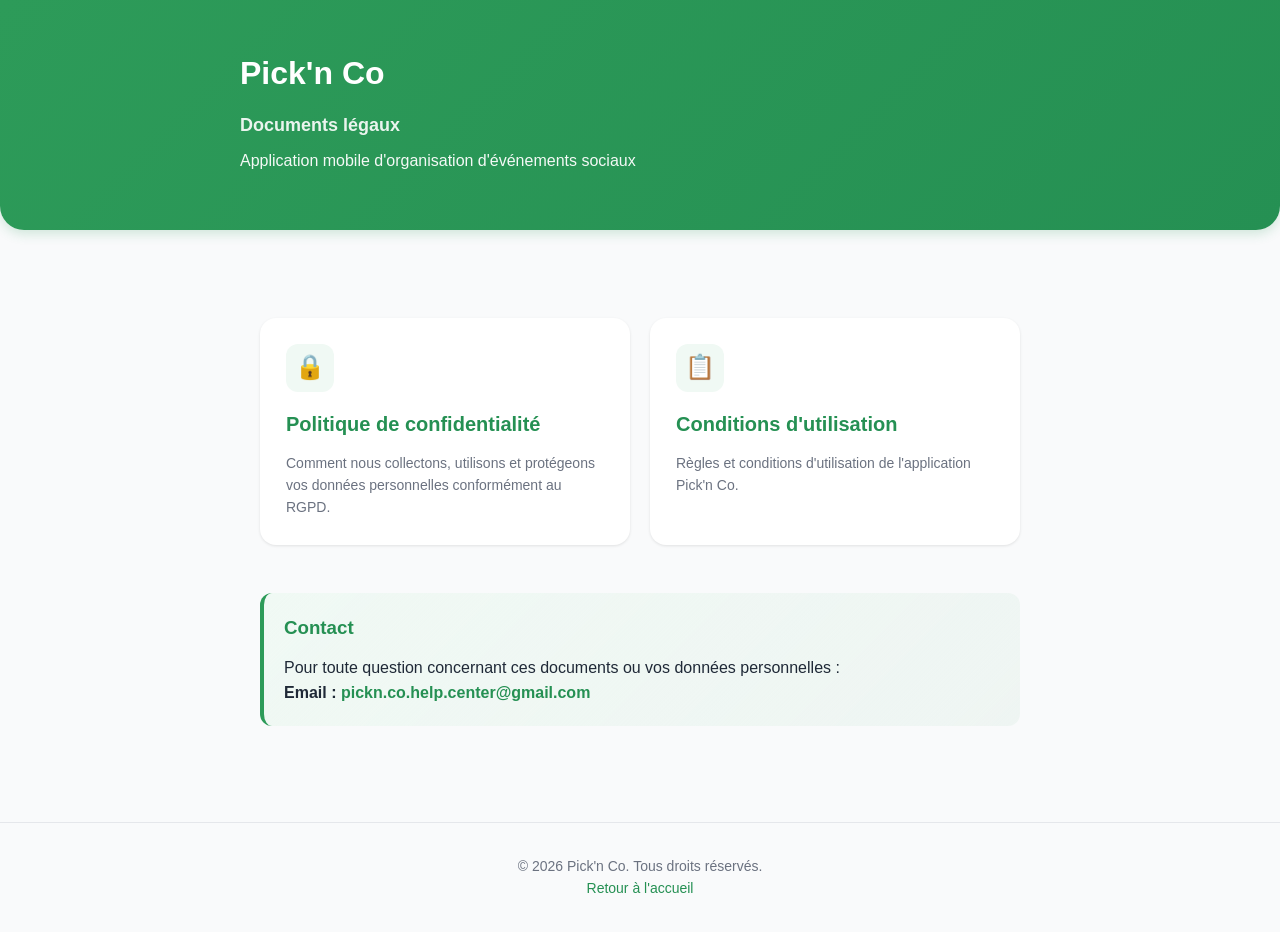
==== legal.html @ 33c6f527 "feat: ajouter documents légaux (politique de confidentialité et CGU)" ====
<!DOCTYPE html>
<html lang="fr">
<head>
    <meta charset="UTF-8">
    <meta name="viewport" content="width=device-width, initial-scale=1.0">
    <meta name="description" content="Documents légaux de Pick'n Co - Politique de confidentialité et Conditions d'utilisation">
    <title>Pick'n Co - Documents légaux</title>
    <link rel="stylesheet" href="styles.css">
</head>
<body>
    <div class="header">
        <div class="header-content">
            <h1>Pick'n Co</h1>
            <p class="app-name">Documents légaux</p>
            <p>Application mobile d'organisation d'événements sociaux</p>
        </div>
    </div>

    <div class="container">
        <div class="card-grid">
            <a href="privacy-policy.html" class="card">
                <div class="icon">🔒</div>
                <h2>Politique de confidentialité</h2>
                <p>Comment nous collectons, utilisons et protégeons vos données personnelles conformément au RGPD.</p>
            </a>

            <a href="terms-conditions.html" class="card">
                <div class="icon">📋</div>
                <h2>Conditions d'utilisation</h2>
                <p>Règles et conditions d'utilisation de l'application Pick'n Co.</p>
            </a>
        </div>

        <div class="contact-box" style="margin-top: 48px;">
            <h3>Contact</h3>
            <p>Pour toute question concernant ces documents ou vos données personnelles :</p>
            <p><strong>Email :</strong> <a href="mailto:pickn.co.help.center@gmail.com">pickn.co.help.center@gmail.com</a></p>
        </div>
    </div>

    <div class="footer">
        <p>&copy; 2026 Pick'n Co. Tous droits réservés.</p>
        <p><a href="index.html">Retour à l'accueil</a></p>
    </div>
</body>
</html>
---- styles.css ----
/* ===================================
   Pick'n Co - Styles pour documents légaux
   Version web pour GitHub Pages
   =================================== */

:root {
  --primary-500: #2D9B59;
  --primary-600: #259053;
  --primary-50: #F0F9F4;
  --neutral-50: #F9FAFB;
  --neutral-100: #F3F4F6;
  --neutral-200: #E5E7EB;
  --neutral-700: #374151;
  --neutral-800: #1F2937;
  --white: #FFFFFF;
  --text-primary: #1F2937;
  --text-secondary: #6B7280;
}

* {
  margin: 0;
  padding: 0;
  box-sizing: border-box;
}

body {
  font-family: -apple-system, BlinkMacSystemFont, 'Segoe UI', 'Roboto', 'Oxygen', 'Ubuntu', 'Cantarell', sans-serif;
  line-height: 1.6;
  color: var(--text-primary);
  background-color: var(--neutral-50);
  -webkit-font-smoothing: antialiased;
  -moz-osx-font-smoothing: grayscale;
}

.container {
  max-width: 800px;
  margin: 0 auto;
  padding: 24px 20px;
}

/* Header */
.header {
  background: linear-gradient(135deg, var(--primary-500) 0%, var(--primary-600) 100%);
  color: var(--white);
  padding: 48px 20px;
  margin-bottom: 32px;
  border-radius: 0 0 24px 24px;
  box-shadow: 0 4px 12px rgba(45, 155, 89, 0.2);
}

.header-content {
  max-width: 800px;
  margin: 0 auto;
}

.header h1 {
  font-size: 32px;
  font-weight: 700;
  margin-bottom: 12px;
}

.header p {
  font-size: 16px;
  opacity: 0.95;
  margin-bottom: 8px;
}

.header .app-name {
  font-size: 18px;
  font-weight: 600;
  opacity: 0.9;
}

/* Sections */
.section {
  background: var(--white);
  border-radius: 16px;
  padding: 24px;
  margin-bottom: 20px;
  box-shadow: 0 1px 3px rgba(0, 0, 0, 0.1);
}

.section h2 {
  font-size: 24px;
  font-weight: 700;
  color: var(--text-primary);
  margin-bottom: 12px;
  padding-bottom: 8px;
  border-bottom: 2px solid var(--primary-500);
  display: inline-block;
}

.section h3 {
  font-size: 18px;
  font-weight: 600;
  color: var(--text-primary);
  margin-top: 20px;
  margin-bottom: 8px;
}

.section p,
.section ul {
  font-size: 15px;
  line-height: 1.8;
  color: var(--text-secondary);
  margin-bottom: 16px;
}

.section ul {
  padding-left: 24px;
}

.section li {
  margin-bottom: 8px;
}

.section strong {
  color: var(--text-primary);
  font-weight: 600;
}

.highlight {
  background-color: var(--primary-50);
  color: var(--primary-600);
  padding: 2px 8px;
  border-radius: 4px;
  font-weight: 600;
  font-size: 14px;
}

/* Contact box */
.contact-box {
  background: linear-gradient(135deg, var(--primary-50) 0%, rgba(45, 155, 89, 0.05) 100%);
  border-left: 4px solid var(--primary-500);
  padding: 20px;
  border-radius: 12px;
  margin: 24px 0;
}

.contact-box h3 {
  color: var(--primary-600);
  margin-top: 0;
  margin-bottom: 12px;
}

.contact-box a {
  color: var(--primary-600);
  text-decoration: none;
  font-weight: 600;
  word-break: break-all;
}

.contact-box a:hover {
  text-decoration: underline;
}

/* Footer */
.footer {
  text-align: center;
  padding: 32px 20px;
  color: var(--text-secondary);
  font-size: 14px;
  border-top: 1px solid var(--neutral-200);
  margin-top: 48px;
}

.footer a {
  color: var(--primary-600);
  text-decoration: none;
  font-weight: 500;
}

.footer a:hover {
  text-decoration: underline;
}

/* Back button */
.back-button {
  display: inline-flex;
  align-items: center;
  gap: 8px;
  background: var(--white);
  color: var(--primary-600);
  text-decoration: none;
  padding: 12px 20px;
  border-radius: 12px;
  font-weight: 600;
  margin-bottom: 24px;
  transition: all 0.2s;
  box-shadow: 0 1px 3px rgba(0, 0, 0, 0.1);
}

.back-button:hover {
  background: var(--primary-50);
  transform: translateY(-1px);
  box-shadow: 0 4px 8px rgba(0, 0, 0, 0.15);
}

/* Responsive */
@media (max-width: 768px) {
  .header h1 {
    font-size: 26px;
  }
  
  .header p {
    font-size: 14px;
  }
  
  .section {
    padding: 20px;
  }
  
  .section h2 {
    font-size: 20px;
  }
  
  .section h3 {
    font-size: 16px;
  }
  
  .section p,
  .section ul {
    font-size: 14px;
  }
}

/* Index page specific */
.card-grid {
  display: grid;
  grid-template-columns: repeat(auto-fit, minmax(300px, 1fr));
  gap: 20px;
  margin-top: 32px;
}

.card {
  background: var(--white);
  border-radius: 16px;
  padding: 24px;
  text-decoration: none;
  color: inherit;
  transition: all 0.3s;
  box-shadow: 0 1px 3px rgba(0, 0, 0, 0.1);
  border: 2px solid transparent;
}

.card:hover {
  transform: translateY(-4px);
  box-shadow: 0 8px 20px rgba(45, 155, 89, 0.15);
  border-color: var(--primary-500);
}

.card h2 {
  font-size: 20px;
  font-weight: 700;
  color: var(--primary-600);
  margin-bottom: 12px;
  border: none;
  padding: 0;
}

.card p {
  font-size: 14px;
  color: var(--text-secondary);
  margin: 0;
}

.icon {
  width: 48px;
  height: 48px;
  background: var(--primary-50);
  border-radius: 12px;
  display: flex;
  align-items: center;
  justify-content: center;
  margin-bottom: 16px;
  font-size: 24px;
}
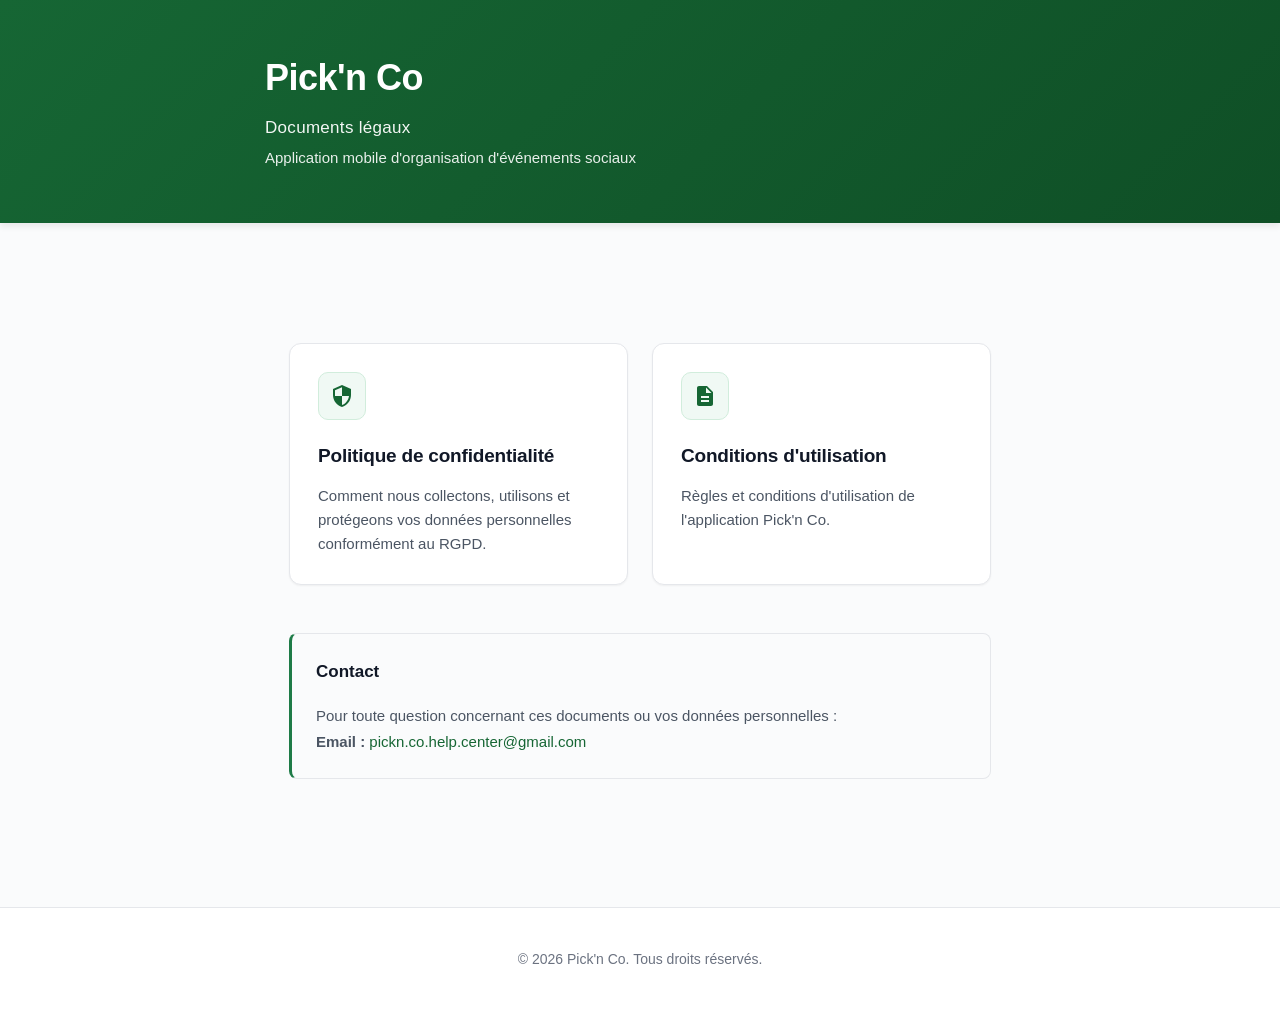
==== commit c4f5196e: "Modernisation" ====
--- a/legal.html
+++ b/legal.html
@@ -19,13 +19,21 @@
     <div class="container">
         <div class="card-grid">
             <a href="privacy-policy.html" class="card">
-                <div class="icon">🔒</div>
+                <div class="icon">
+                    <svg viewBox="0 0 24 24" xmlns="http://www.w3.org/2000/svg">
+                        <path d="M12 1L3 5v6c0 5.55 3.84 10.74 9 12 5.16-1.26 9-6.45 9-12V5l-9-4zm0 10.99h7c-.53 4.12-3.28 7.79-7 8.94V12H5V6.3l7-3.11v8.8z"/>
+                    </svg>
+                </div>
                 <h2>Politique de confidentialité</h2>
                 <p>Comment nous collectons, utilisons et protégeons vos données personnelles conformément au RGPD.</p>
             </a>
 
             <a href="terms-conditions.html" class="card">
-                <div class="icon">📋</div>
+                <div class="icon">
+                    <svg viewBox="0 0 24 24" xmlns="http://www.w3.org/2000/svg">
+                        <path d="M14 2H6c-1.1 0-1.99.9-1.99 2L4 20c0 1.1.89 2 1.99 2H18c1.1 0 2-.9 2-2V8l-6-6zm2 16H8v-2h8v2zm0-4H8v-2h8v2zm-3-5V3.5L18.5 9H13z"/>
+                    </svg>
+                </div>
                 <h2>Conditions d'utilisation</h2>
                 <p>Règles et conditions d'utilisation de l'application Pick'n Co.</p>
             </a>
@@ -40,7 +48,6 @@
 
     <div class="footer">
         <p>&copy; 2026 Pick'n Co. Tous droits réservés.</p>
-        <p><a href="index.html">Retour à l'accueil</a></p>
     </div>
 </body>
 </html>
--- a/styles.css
+++ b/styles.css
@@ -1,20 +1,31 @@
 /* ===================================
-   Pick'n Co - Styles pour documents légaux
-   Version web pour GitHub Pages
+   Pick'n Co - Styles professionnels pour documents légaux
+   Version web pour validation stores
    =================================== */
 
 :root {
-  --primary-500: #2D9B59;
-  --primary-600: #259053;
+  --primary-500: #1E7B47;
+  --primary-600: #166634;
+  --primary-700: #0F4F26;
   --primary-50: #F0F9F4;
-  --neutral-50: #F9FAFB;
-  --neutral-100: #F3F4F6;
-  --neutral-200: #E5E7EB;
+  --primary-100: #D1EDDC;
+  --neutral-50: #FAFBFC;
+  --neutral-100: #F4F5F7;
+  --neutral-200: #E3E5E8;
+  --neutral-300: #D1D5DB;
+  --neutral-400: #9CA3AF;
+  --neutral-600: #4B5563;
   --neutral-700: #374151;
   --neutral-800: #1F2937;
+  --neutral-900: #111827;
   --white: #FFFFFF;
-  --text-primary: #1F2937;
-  --text-secondary: #6B7280;
+  --text-primary: #111827;
+  --text-secondary: #4B5563;
+  --text-tertiary: #6B7280;
+  --border-light: #E5E7EB;
+  --shadow-sm: 0 1px 2px rgba(0, 0, 0, 0.05);
+  --shadow-md: 0 4px 6px rgba(0, 0, 0, 0.07);
+  --shadow-lg: 0 10px 15px rgba(0, 0, 0, 0.1);
 }
 
 * {
@@ -23,79 +34,89 @@
   box-sizing: border-box;
 }
 
+html {
+  scroll-behavior: smooth;
+}
+
 body {
-  font-family: -apple-system, BlinkMacSystemFont, 'Segoe UI', 'Roboto', 'Oxygen', 'Ubuntu', 'Cantarell', sans-serif;
-  line-height: 1.6;
+  font-family: -apple-system, BlinkMacSystemFont, 'Segoe UI', 'Roboto', 'Helvetica Neue', 'Arial', sans-serif;
+  line-height: 1.7;
   color: var(--text-primary);
   background-color: var(--neutral-50);
   -webkit-font-smoothing: antialiased;
   -moz-osx-font-smoothing: grayscale;
+  font-size: 16px;
 }
 
 .container {
-  max-width: 800px;
+  max-width: 750px;
   margin: 0 auto;
-  padding: 24px 20px;
+  padding: 32px 24px;
 }
 
 /* Header */
 .header {
-  background: linear-gradient(135deg, var(--primary-500) 0%, var(--primary-600) 100%);
+  background: linear-gradient(135deg, var(--primary-600) 0%, var(--primary-700) 100%);
   color: var(--white);
-  padding: 48px 20px;
-  margin-bottom: 32px;
-  border-radius: 0 0 24px 24px;
-  box-shadow: 0 4px 12px rgba(45, 155, 89, 0.2);
+  padding: 56px 24px 48px;
+  margin-bottom: 48px;
+  box-shadow: var(--shadow-md);
 }
 
 .header-content {
-  max-width: 800px;
+  max-width: 750px;
   margin: 0 auto;
 }
 
 .header h1 {
-  font-size: 32px;
-  font-weight: 700;
-  margin-bottom: 12px;
+  font-size: 36px;
+  font-weight: 600;
+  margin-bottom: 16px;
+  letter-spacing: -0.5px;
+  line-height: 1.2;
 }
 
 .header p {
-  font-size: 16px;
+  font-size: 15px;
+  opacity: 0.9;
+  margin-bottom: 6px;
+  line-height: 1.5;
+}
+
+.header .app-name {
+  font-size: 17px;
+  font-weight: 500;
   opacity: 0.95;
-  margin-bottom: 8px;
-}
-
-.header .app-name {
-  font-size: 18px;
-  font-weight: 600;
-  opacity: 0.9;
+  letter-spacing: 0.3px;
 }
 
 /* Sections */
 .section {
   background: var(--white);
-  border-radius: 16px;
-  padding: 24px;
+  border-radius: 12px;
+  padding: 32px;
+  margin-bottom: 24px;
+  box-shadow: var(--shadow-sm);
+  border: 1px solid var(--border-light);
+}
+
+.section h2 {
+  font-size: 22px;
+  font-weight: 600;
+  color: var(--text-primary);
   margin-bottom: 20px;
-  box-shadow: 0 1px 3px rgba(0, 0, 0, 0.1);
-}
-
-.section h2 {
-  font-size: 24px;
-  font-weight: 700;
-  color: var(--text-primary);
+  padding-bottom: 12px;
+  border-bottom: 2px solid var(--primary-500);
+  letter-spacing: -0.3px;
+}
+
+.section h3 {
+  font-size: 17px;
+  font-weight: 600;
+  color: var(--text-primary);
+  margin-top: 24px;
   margin-bottom: 12px;
-  padding-bottom: 8px;
-  border-bottom: 2px solid var(--primary-500);
-  display: inline-block;
-}
-
-.section h3 {
-  font-size: 18px;
-  font-weight: 600;
-  color: var(--text-primary);
-  margin-top: 20px;
-  margin-bottom: 8px;
+  letter-spacing: -0.2px;
 }
 
 .section p,
@@ -107,11 +128,12 @@
 }
 
 .section ul {
-  padding-left: 24px;
+  padding-left: 28px;
 }
 
 .section li {
-  margin-bottom: 8px;
+  margin-bottom: 10px;
+  line-height: 1.7;
 }
 
 .section strong {
@@ -120,57 +142,76 @@
 }
 
 .highlight {
-  background-color: var(--primary-50);
-  color: var(--primary-600);
-  padding: 2px 8px;
-  border-radius: 4px;
-  font-weight: 600;
+  background-color: var(--primary-100);
+  color: var(--primary-700);
+  padding: 4px 10px;
+  border-radius: 6px;
+  font-weight: 500;
   font-size: 14px;
+  display: inline-block;
 }
 
 /* Contact box */
 .contact-box {
-  background: linear-gradient(135deg, var(--primary-50) 0%, rgba(45, 155, 89, 0.05) 100%);
-  border-left: 4px solid var(--primary-500);
-  padding: 20px;
-  border-radius: 12px;
-  margin: 24px 0;
+  background: var(--neutral-50);
+  border: 1px solid var(--border-light);
+  border-left: 3px solid var(--primary-500);
+  padding: 24px;
+  border-radius: 8px;
+  margin: 32px 0;
 }
 
 .contact-box h3 {
-  color: var(--primary-600);
+  color: var(--text-primary);
   margin-top: 0;
-  margin-bottom: 12px;
+  margin-bottom: 16px;
+  font-size: 17px;
+  font-weight: 600;
+}
+
+.contact-box p {
+  color: var(--text-secondary);
+  font-size: 15px;
+  line-height: 1.7;
 }
 
 .contact-box a {
   color: var(--primary-600);
   text-decoration: none;
-  font-weight: 600;
+  font-weight: 500;
   word-break: break-all;
+  transition: color 0.2s ease;
 }
 
 .contact-box a:hover {
+  color: var(--primary-700);
   text-decoration: underline;
 }
 
 /* Footer */
 .footer {
   text-align: center;
-  padding: 32px 20px;
-  color: var(--text-secondary);
+  padding: 40px 24px;
+  color: var(--text-tertiary);
   font-size: 14px;
-  border-top: 1px solid var(--neutral-200);
-  margin-top: 48px;
+  border-top: 1px solid var(--border-light);
+  margin-top: 64px;
+  background: var(--white);
+}
+
+.footer p {
+  margin-bottom: 8px;
 }
 
 .footer a {
   color: var(--primary-600);
   text-decoration: none;
   font-weight: 500;
+  transition: color 0.2s ease;
 }
 
 .footer a:hover {
+  color: var(--primary-700);
   text-decoration: underline;
 }
 
@@ -182,96 +223,210 @@
   background: var(--white);
   color: var(--primary-600);
   text-decoration: none;
-  padding: 12px 20px;
-  border-radius: 12px;
-  font-weight: 600;
-  margin-bottom: 24px;
-  transition: all 0.2s;
-  box-shadow: 0 1px 3px rgba(0, 0, 0, 0.1);
+  padding: 10px 18px;
+  border-radius: 8px;
+  font-weight: 500;
+  font-size: 15px;
+  margin-bottom: 32px;
+  transition: all 0.2s ease;
+  box-shadow: var(--shadow-sm);
+  border: 1px solid var(--border-light);
 }
 
 .back-button:hover {
   background: var(--primary-50);
-  transform: translateY(-1px);
-  box-shadow: 0 4px 8px rgba(0, 0, 0, 0.15);
-}
-
-/* Responsive */
-@media (max-width: 768px) {
-  .header h1 {
-    font-size: 26px;
-  }
-  
-  .header p {
-    font-size: 14px;
-  }
-  
-  .section {
-    padding: 20px;
-  }
-  
-  .section h2 {
-    font-size: 20px;
-  }
-  
-  .section h3 {
-    font-size: 16px;
-  }
-  
-  .section p,
-  .section ul {
-    font-size: 14px;
-  }
+  border-color: var(--primary-500);
+  transform: translateX(-2px);
+  box-shadow: var(--shadow-md);
+}
+
+/* Table of Contents */
+.toc {
+  background: var(--white);
+  border: 1px solid var(--border-light);
+  border-radius: 12px;
+  padding: 24px;
+  margin-bottom: 32px;
+}
+
+.toc h3 {
+  font-size: 17px;
+  font-weight: 600;
+  color: var(--text-primary);
+  margin-bottom: 16px;
+  letter-spacing: -0.2px;
+}
+
+.toc ul {
+  list-style: none;
+  padding: 0;
+  margin: 0;
+}
+
+.toc li {
+  margin-bottom: 10px;
+}
+
+.toc a {
+  color: var(--text-secondary);
+  text-decoration: none;
+  font-size: 15px;
+  line-height: 1.6;
+  transition: color 0.2s ease;
+  display: block;
+  padding: 4px 0;
+}
+
+.toc a:hover {
+  color: var(--primary-600);
+}
+
+/* Legal Badge */
+.legal-badge {
+  display: inline-flex;
+  align-items: center;
+  gap: 8px;
+  background: var(--primary-50);
+  color: var(--primary-700);
+  padding: 8px 16px;
+  border-radius: 8px;
+  font-size: 14px;
+  font-weight: 500;
+  border: 1px solid var(--primary-100);
+  margin-bottom: 24px;
+}
+
+/* Important Notice */
+.important-notice {
+  background: #FEF3C7;
+  border-left: 3px solid #F59E0B;
+  padding: 16px 20px;
+  border-radius: 8px;
+  margin: 20px 0;
+}
+
+.important-notice p {
+  color: #92400E;
+  margin: 0;
+  font-weight: 500;
+}
+
+/* Section Number */
+.section-number {
+  display: inline-flex;
+  align-items: center;
+  justify-content: center;
+  width: 32px;
+  height: 32px;
+  background: var(--primary-500);
+  color: var(--white);
+  border-radius: 8px;
+  font-weight: 600;
+  font-size: 15px;
+  margin-right: 12px;
 }
 
 /* Index page specific */
 .card-grid {
   display: grid;
-  grid-template-columns: repeat(auto-fit, minmax(300px, 1fr));
-  gap: 20px;
-  margin-top: 32px;
+  grid-template-columns: repeat(auto-fit, minmax(280px, 1fr));
+  gap: 24px;
+  margin-top: 40px;
 }
 
 .card {
   background: var(--white);
-  border-radius: 16px;
-  padding: 24px;
+  border-radius: 12px;
+  padding: 28px;
   text-decoration: none;
   color: inherit;
-  transition: all 0.3s;
-  box-shadow: 0 1px 3px rgba(0, 0, 0, 0.1);
-  border: 2px solid transparent;
+  transition: all 0.25s ease;
+  box-shadow: var(--shadow-sm);
+  border: 1px solid var(--border-light);
 }
 
 .card:hover {
-  transform: translateY(-4px);
-  box-shadow: 0 8px 20px rgba(45, 155, 89, 0.15);
+  transform: translateY(-3px);
+  box-shadow: var(--shadow-lg);
   border-color: var(--primary-500);
 }
 
 .card h2 {
-  font-size: 20px;
-  font-weight: 700;
-  color: var(--primary-600);
+  font-size: 19px;
+  font-weight: 600;
+  color: var(--text-primary);
   margin-bottom: 12px;
   border: none;
   padding: 0;
+  letter-spacing: -0.2px;
 }
 
 .card p {
-  font-size: 14px;
+  font-size: 15px;
   color: var(--text-secondary);
   margin: 0;
+  line-height: 1.6;
 }
 
 .icon {
   width: 48px;
   height: 48px;
   background: var(--primary-50);
-  border-radius: 12px;
+  border-radius: 10px;
   display: flex;
   align-items: center;
   justify-content: center;
-  margin-bottom: 16px;
-  font-size: 24px;
-}
+  margin-bottom: 20px;
+  border: 1px solid var(--primary-100);
+}
+
+.icon svg {
+  width: 24px;
+  height: 24px;
+  fill: var(--primary-600);
+}
+
+/* Responsive */
+@media (max-width: 768px) {
+  .container {
+    padding: 24px 16px;
+  }
+
+  .header {
+    padding: 40px 20px 32px;
+  }
+
+  .header h1 {
+    font-size: 28px;
+  }
+  
+  .header p {
+    font-size: 14px;
+  }
+  
+  .section {
+    padding: 24px 20px;
+  }
+  
+  .section h2 {
+    font-size: 20px;
+  }
+  
+  .section h3 {
+    font-size: 16px;
+  }
+  
+  .section p,
+  .section ul {
+    font-size: 15px;
+  }
+
+  .card-grid {
+    grid-template-columns: 1fr;
+    gap: 16px;
+  }
+
+  .toc {
+    padding: 20px;
+  }
+}
